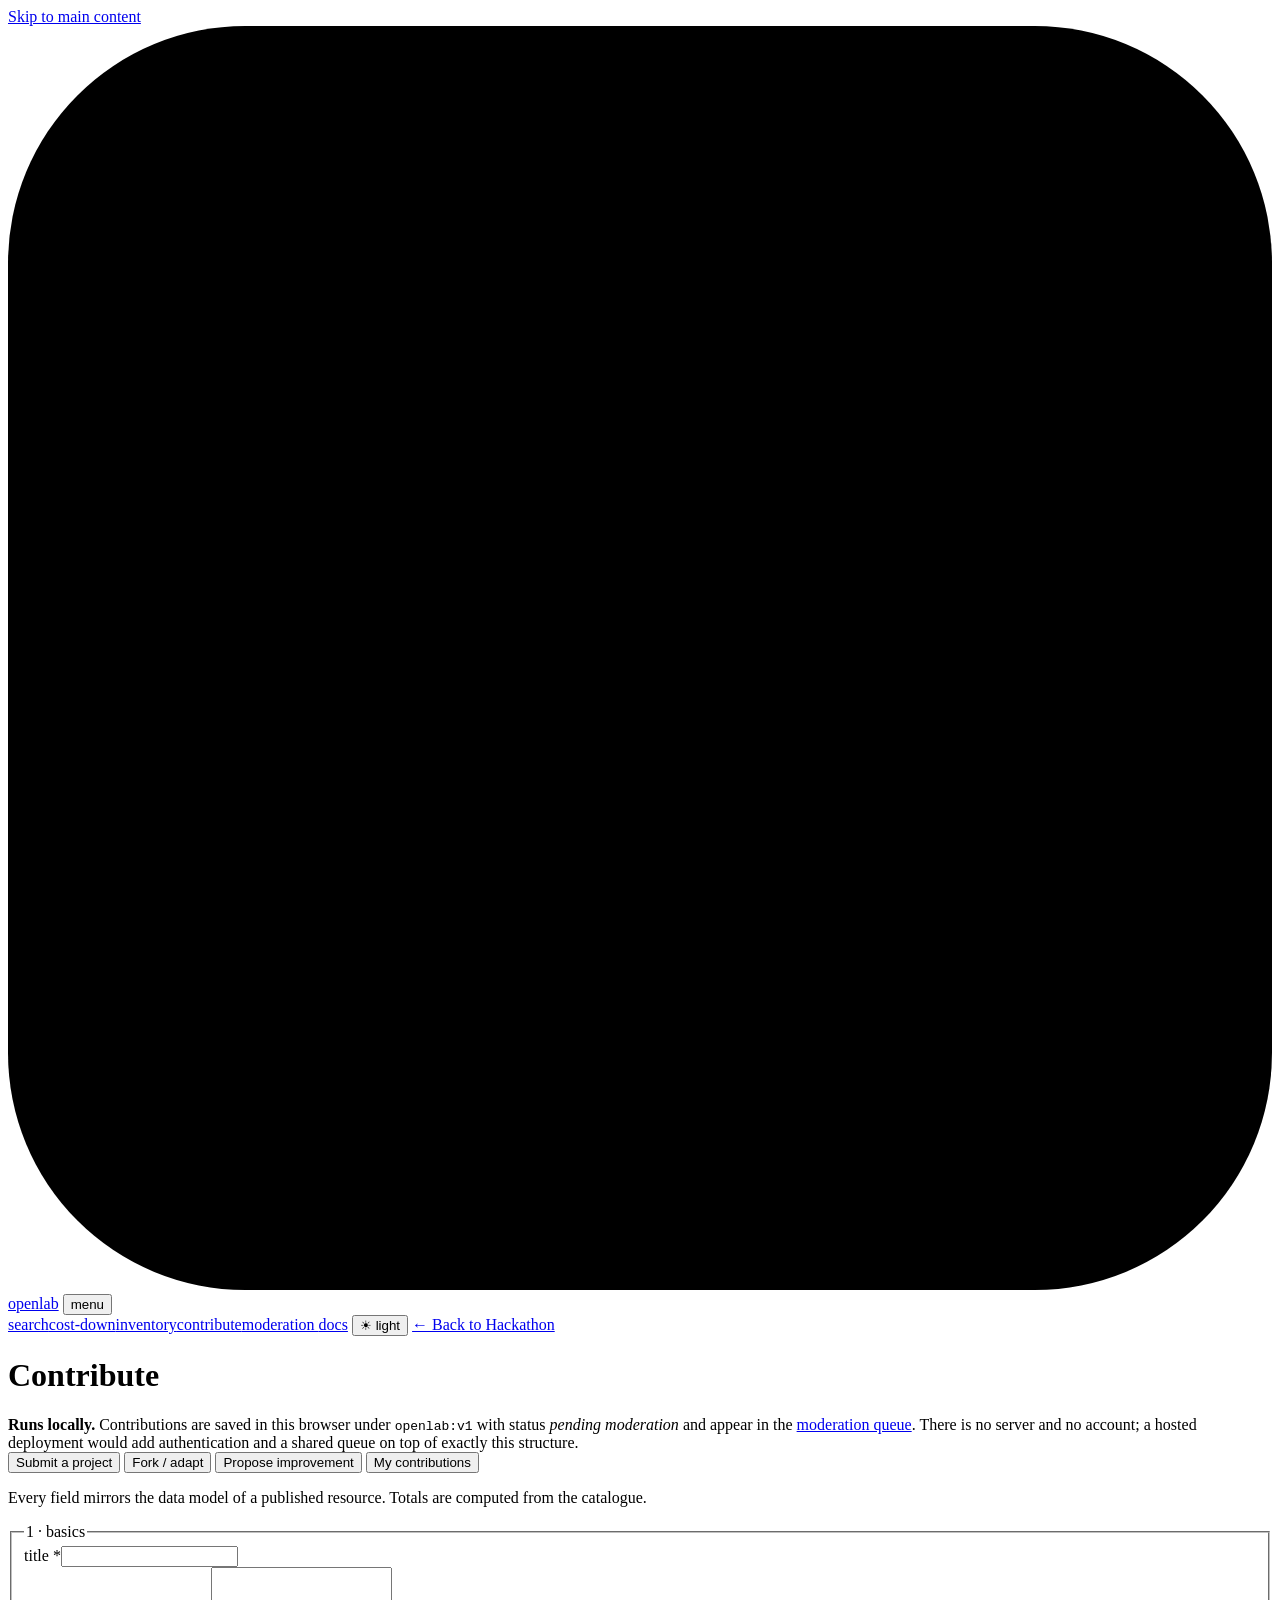
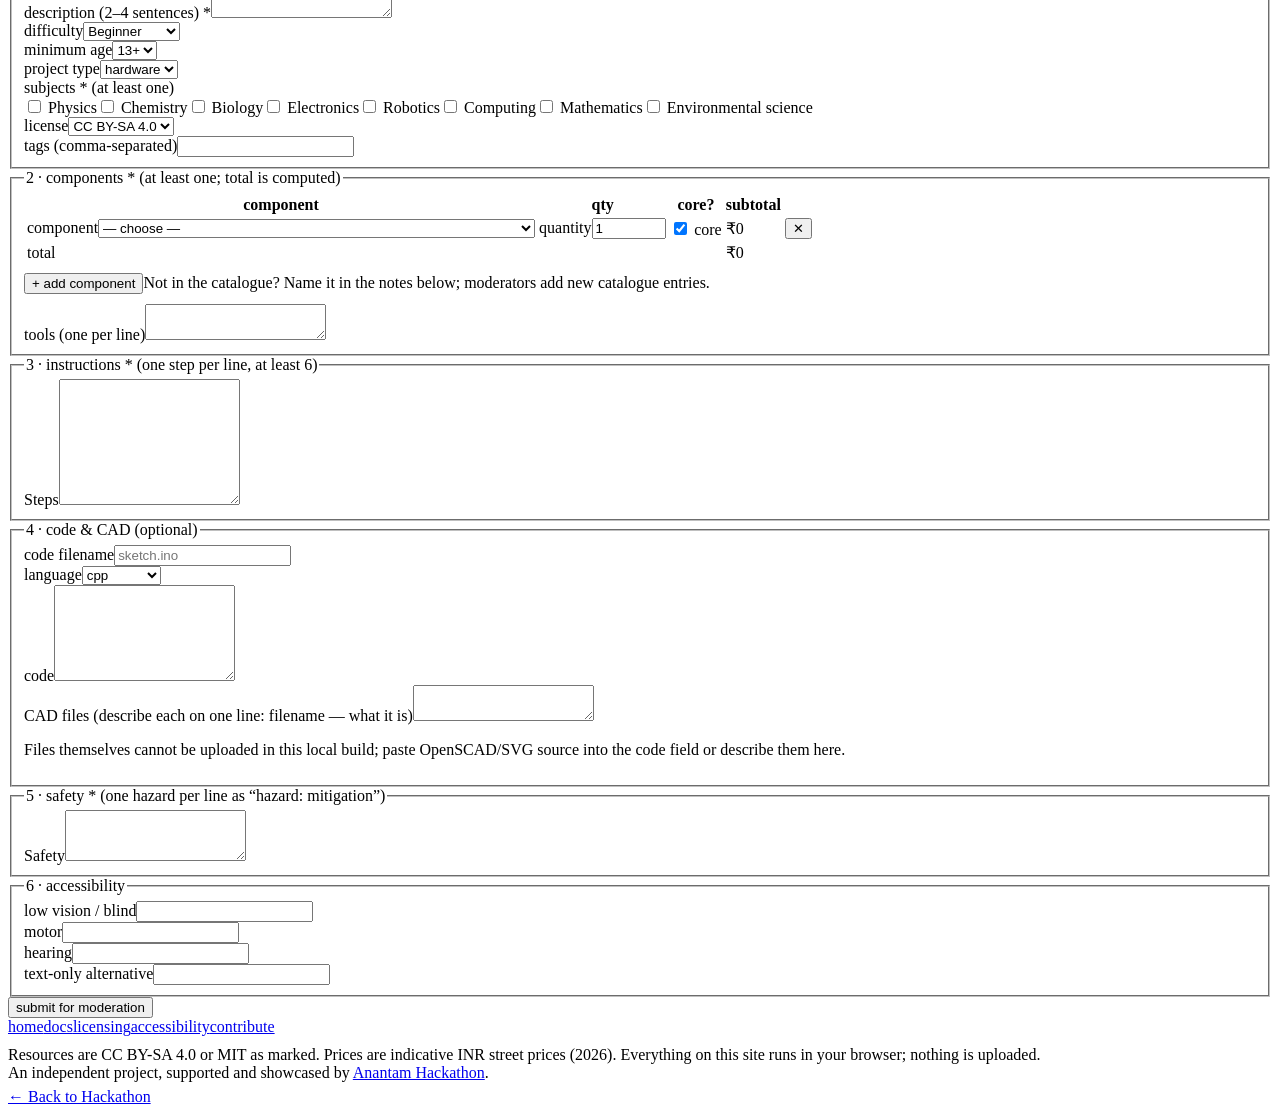
==== contribute/index.html @ 016ac827 "Add Anantam Hackathon hub and five showcase projects Replace the concluded 2026 hackathon page with " ====
<!DOCTYPE html>
<html lang="en">
<head>
<meta charset="utf-8">
<meta name="viewport" content="width=device-width, initial-scale=1">
<title>Contribute — OPENLAB</title>
<meta name="description" content="Submit a new STEM project, fork and adapt an existing one, or propose improvements. Contributions are stored locally and queued for moderation.">
<link rel="canonical" href="https://anantamracing.com/hackathon/openlab/contribute/">
<meta name="theme-color" content="#f6f8fa">
<meta property="og:title" content="Contribute — OPENLAB">
<meta property="og:description" content="Submit, fork or improve open STEM projects.">
<link rel="icon" type="image/svg+xml" href="/hackathon/openlab/favicon.svg">
<link rel="preconnect" href="https://fonts.googleapis.com">
<link rel="preconnect" href="https://fonts.gstatic.com" crossorigin>
<link href="https://fonts.googleapis.com/css2?family=IBM+Plex+Mono:wght@400;500;600&family=IBM+Plex+Sans:wght@400;500;600&display=swap" rel="stylesheet">
<link rel="stylesheet" href="/hackathon/openlab/openlab.css?v=3">
<script>try{var t=JSON.parse(localStorage.getItem('openlab:v1')||'{}').theme;if(!t)t=matchMedia('(prefers-color-scheme: dark)').matches?'dark':'light';document.documentElement.setAttribute('data-theme',t)}catch(e){}</script>
</head>
<body>
<main id="main" class="wrap page">
  <h1>Contribute</h1>
  <div class="callout"><strong>Runs locally.</strong> Contributions are saved in this browser under <code>openlab:v1</code> with status <em>pending moderation</em> and appear in the <a href="../moderation/">moderation queue</a>. There is no server and no account; a hosted deployment would add authentication and a shared queue on top of exactly this structure.</div>
  <div class="tabs" role="tablist" aria-label="Contribution type" id="mode-tabs">
    <button role="tab" id="tab-new" aria-controls="panel-new" aria-selected="true">Submit a project</button>
    <button role="tab" id="tab-fork" aria-controls="panel-fork" aria-selected="false" tabindex="-1">Fork / adapt</button>
    <button role="tab" id="tab-improve" aria-controls="panel-improve" aria-selected="false" tabindex="-1">Propose improvement</button>
    <button role="tab" id="tab-mine" aria-controls="panel-mine" aria-selected="false" tabindex="-1">My contributions</button>
  </div>
  <div role="tabpanel" id="panel-new" aria-labelledby="tab-new"></div>
  <div role="tabpanel" id="panel-fork" aria-labelledby="tab-fork" hidden></div>
  <div role="tabpanel" id="panel-improve" aria-labelledby="tab-improve" hidden></div>
  <div role="tabpanel" id="panel-mine" aria-labelledby="tab-mine" hidden></div>
</main>
<script type="module" src="../js/pages/contribute.js"></script>
</body>
</html>
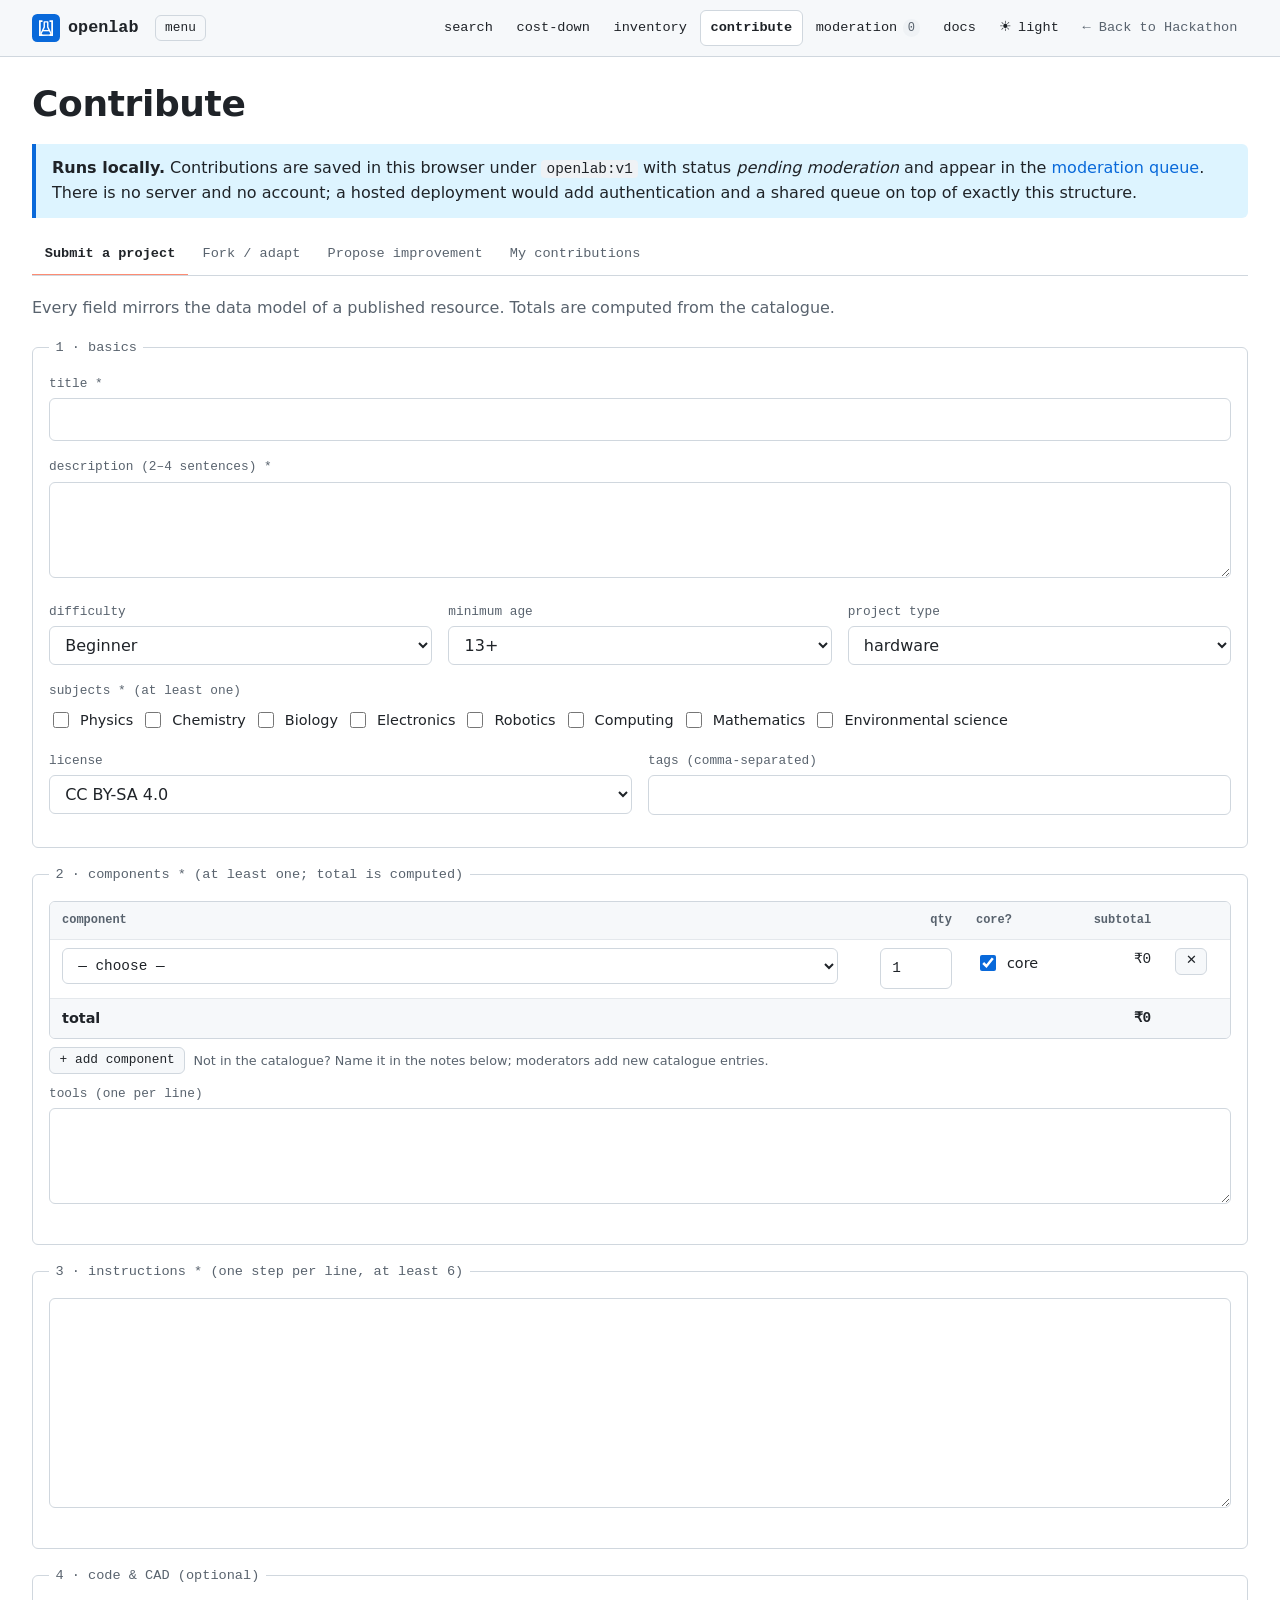
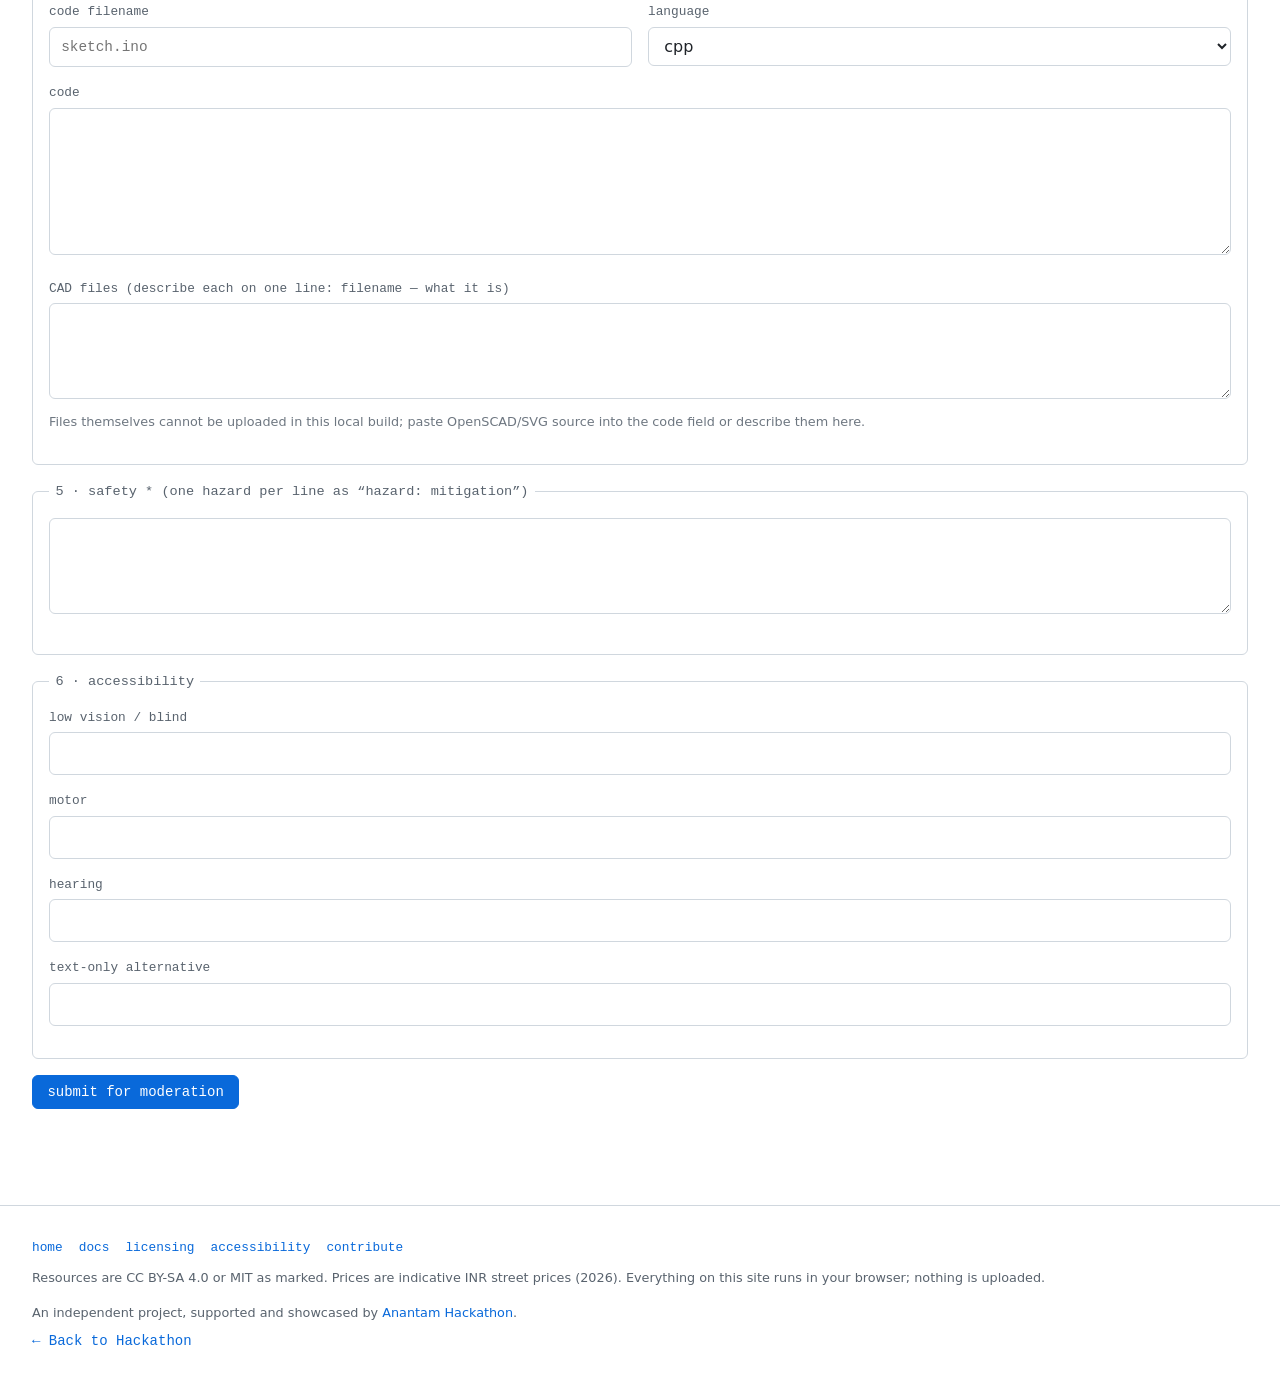
==== commit b030dc1d: "Add a README and an MIT licence; make the app root-agnostic A bare clone rendered unstyled with a br" ====
--- a/contribute/index.html
+++ b/contribute/index.html
@@ -9,11 +9,11 @@
 <meta name="theme-color" content="#f6f8fa">
 <meta property="og:title" content="Contribute — OPENLAB">
 <meta property="og:description" content="Submit, fork or improve open STEM projects.">
-<link rel="icon" type="image/svg+xml" href="/hackathon/openlab/favicon.svg">
+<link rel="icon" type="image/svg+xml" href="../favicon.svg">
 <link rel="preconnect" href="https://fonts.googleapis.com">
 <link rel="preconnect" href="https://fonts.gstatic.com" crossorigin>
 <link href="https://fonts.googleapis.com/css2?family=IBM+Plex+Mono:wght@400;500;600&family=IBM+Plex+Sans:wght@400;500;600&display=swap" rel="stylesheet">
-<link rel="stylesheet" href="/hackathon/openlab/openlab.css?v=3">
+<link rel="stylesheet" href="../openlab.css?v=3">
 <script>try{var t=JSON.parse(localStorage.getItem('openlab:v1')||'{}').theme;if(!t)t=matchMedia('(prefers-color-scheme: dark)').matches?'dark':'light';document.documentElement.setAttribute('data-theme',t)}catch(e){}</script>
 </head>
 <body>
--- a/openlab.css
+++ b/openlab.css
@@ -0,0 +1,341 @@
+/* ==========================================================================
+   OPENLAB — design system
+   Open-source platform aesthetic: monospace chrome, sans prose, repo pages,
+   docs sidebars. Light (default, GitHub-like) + dark theme. Contrast-checked.
+   ========================================================================== */
+
+:root {
+  color-scheme: light;
+  --bg: #ffffff;
+  --bg-subtle: #f6f8fa;
+  --bg-inset: #eff2f5;
+  --bg-overlay: #ffffff;
+  --border: #d0d7de;
+  --border-muted: #e4e8ec;
+  --fg: #1f2328;
+  --fg-muted: #59636e;      /* 5.7:1 on white */
+  --fg-subtle: #6e7781;     /* 4.6:1 on white */
+  --accent: #0969da;        /* 4.9:1 on white */
+  --accent-fg: #ffffff;
+  --accent-subtle: #ddf4ff;
+  --accent-muted: #54aeff66;
+  --success: #1a7f37;
+  --success-subtle: #dafbe1;
+  --attention: #9a6700;
+  --attention-subtle: #fff8c5;
+  --danger: #cf222e;
+  --danger-subtle: #ffebe9;
+  --done: #8250df;
+  --done-subtle: #fbefff;
+  --code-bg: #f6f8fa;
+  --code-line: #6e7781;
+  --shadow: 0 1px 0 rgba(31,35,40,.04), 0 8px 24px rgba(140,149,159,.2);
+  --radius: 6px;
+  --radius-lg: 10px;
+  --font-mono: 'IBM Plex Mono', ui-monospace, SFMono-Regular, Menlo, Consolas, monospace;
+  --font-sans: 'IBM Plex Sans', system-ui, -apple-system, 'Segoe UI', Roboto, sans-serif;
+  --wrap: 1280px;
+  --gutter: clamp(16px, 3vw, 32px);
+  --dur: .18s;
+}
+:root[data-theme="dark"] {
+  color-scheme: dark;
+  --bg: #0d1117;
+  --bg-subtle: #161b22;
+  --bg-inset: #010409;
+  --bg-overlay: #161b22;
+  --border: #30363d;
+  --border-muted: #21262d;
+  --fg: #e6edf3;
+  --fg-muted: #9aa4ae;      /* 7.4:1 on #0d1117 */
+  --fg-subtle: #8b949e;     /* 6.2:1 */
+  --accent: #4493f8;        /* 6.1:1 */
+  --accent-fg: #0d1117;
+  --accent-subtle: #121d2f;
+  --accent-muted: #388bfd66;
+  --success: #3fb950;
+  --success-subtle: #12261e;
+  --attention: #d29922;
+  --attention-subtle: #272115;
+  --danger: #f85149;
+  --danger-subtle: #2d1214;
+  --done: #a371f7;
+  --done-subtle: #221a2f;
+  --code-bg: #161b22;
+  --code-line: #6e7681;
+  --shadow: 0 0 0 1px #30363d, 0 8px 24px rgba(1,4,9,.6);
+}
+
+*, *::before, *::after { box-sizing: border-box; }
+html { -webkit-text-size-adjust: 100%; scroll-behavior: smooth; }
+body {
+  margin: 0; background: var(--bg); color: var(--fg);
+  font-family: var(--font-sans); font-size: 1rem; line-height: 1.55;
+  -webkit-font-smoothing: antialiased;
+}
+img, svg, video { max-width: 100%; height: auto; }
+a { color: var(--accent); text-decoration: none; }
+a:hover { text-decoration: underline; }
+:focus-visible { outline: 2px solid var(--accent); outline-offset: 2px; border-radius: 3px; }
+button, input, select, textarea { font: inherit; color: inherit; }
+h1, h2, h3, h4 { line-height: 1.25; margin: 0 0 .5em; font-weight: 600; letter-spacing: -.01em; }
+h1 { font-size: clamp(1.6rem, 3.2vw, 2.25rem); }
+h2 { font-size: clamp(1.25rem, 2.2vw, 1.5rem); }
+h3 { font-size: 1.1rem; }
+h4 { font-size: 1rem; }
+p { margin: 0 0 1em; }
+ul, ol { padding-left: 1.4em; margin: 0 0 1em; }
+li { margin-bottom: .3em; }
+hr { border: 0; border-top: 1px solid var(--border); margin: 1.5rem 0; }
+code, kbd, pre, .mono { font-family: var(--font-mono); }
+code { font-size: .9em; background: var(--bg-inset); padding: .1em .35em; border-radius: 4px; }
+pre code { background: none; padding: 0; }
+.muted { color: var(--fg-muted); }
+.subtle { color: var(--fg-subtle); }
+.small { font-size: .875rem; }
+.xs { font-size: .8rem; }
+.visually-hidden { position: absolute !important; width: 1px; height: 1px; padding: 0; margin: -1px; overflow: hidden; clip: rect(0,0,0,0); white-space: nowrap; border: 0; }
+.skip-link { position: absolute; left: 8px; top: -60px; z-index: 1000; background: var(--accent); color: var(--accent-fg); padding: 8px 14px; border-radius: var(--radius); font-family: var(--font-mono); }
+.skip-link:focus { top: 8px; }
+@media (prefers-reduced-motion: reduce) {
+  *, *::before, *::after { animation-duration: .001ms !important; transition-duration: .001ms !important; scroll-behavior: auto !important; }
+}
+
+/* ---------- Layout ---------- */
+.wrap { max-width: var(--wrap); margin: 0 auto; padding: 0 var(--gutter); }
+.wrap-narrow { max-width: 900px; }
+main { display: block; }
+.page { padding-top: 1.5rem; padding-bottom: 3rem; }
+.grid-2 { display: grid; grid-template-columns: repeat(auto-fit, minmax(280px, 1fr)); gap: 1rem; }
+.grid-3 { display: grid; grid-template-columns: repeat(auto-fit, minmax(240px, 1fr)); gap: 1rem; }
+.layout-sidebar { display: grid; grid-template-columns: minmax(0, 1fr) 300px; gap: 2rem; align-items: start; }
+.layout-sidebar-left { display: grid; grid-template-columns: 260px minmax(0, 1fr); gap: 2rem; align-items: start; }
+@media (max-width: 900px) {
+  .layout-sidebar, .layout-sidebar-left { grid-template-columns: minmax(0, 1fr) !important; }
+}
+.layout-sidebar > *, .layout-sidebar-left > *, .grid-2 > *, .grid-3 > *, .entry-grid > *, .cd-summary > * { min-width: 0; }
+.stack > * + * { margin-top: 1rem; }
+.row { display: flex; flex-wrap: wrap; gap: .5rem; align-items: center; }
+.row-between { display: flex; flex-wrap: wrap; gap: .5rem; align-items: center; justify-content: space-between; }
+
+/* ---------- Header ---------- */
+.site-header { background: var(--bg-subtle); border-bottom: 1px solid var(--border); position: sticky; top: 0; z-index: 50; }
+.site-header .wrap { display: flex; align-items: center; gap: 1rem; min-height: 56px; flex-wrap: wrap; padding-top: .4rem; padding-bottom: .4rem; }
+.brand { display: inline-flex; align-items: center; gap: .5rem; color: var(--fg); font-family: var(--font-mono); font-weight: 600; font-size: 1.05rem; text-decoration: none; }
+.brand:hover { text-decoration: none; color: var(--accent); }
+.brand svg { width: 28px; height: 28px; }
+.site-nav { display: flex; gap: .15rem; flex-wrap: wrap; align-items: center; margin-left: auto; }
+.site-nav a, .site-nav button { font-family: var(--font-mono); font-size: .85rem; color: var(--fg); padding: .4rem .6rem; border-radius: var(--radius); text-decoration: none; background: none; border: 1px solid transparent; cursor: pointer; display: inline-flex; align-items: center; gap: .35rem; }
+.site-nav a:hover, .site-nav button:hover { background: var(--bg-inset); text-decoration: none; }
+.site-nav a[aria-current="page"] { border-color: var(--border); background: var(--bg); font-weight: 600; }
+.site-nav .back-hub { color: var(--fg-muted); }
+.nav-toggle { display: none; }
+@media (max-width: 800px) {
+  .nav-toggle { display: inline-flex; margin-left: auto; }
+  .site-nav { display: none; width: 100%; flex-direction: column; align-items: stretch; margin-left: 0; padding-bottom: .5rem; }
+  .site-nav.open { display: flex; }
+  .site-nav a, .site-nav button { width: 100%; justify-content: flex-start; }
+}
+
+/* ---------- Footer ---------- */
+.site-footer { border-top: 1px solid var(--border); margin-top: 3rem; padding: 2rem 0; color: var(--fg-muted); font-size: .875rem; }
+.site-footer .wrap { display: flex; flex-wrap: wrap; gap: 1rem 2rem; justify-content: space-between; align-items: center; }
+.site-footer .foot-links { display: flex; flex-wrap: wrap; gap: 1rem; font-family: var(--font-mono); font-size: .8rem; }
+.site-footer .quiet { font-size: .8rem; }
+
+/* ---------- Buttons & inputs ---------- */
+.btn { display: inline-flex; align-items: center; justify-content: center; gap: .4rem; padding: .45rem .9rem; border-radius: var(--radius); border: 1px solid var(--border); background: var(--bg-subtle); color: var(--fg); font-family: var(--font-mono); font-size: .875rem; cursor: pointer; text-decoration: none; line-height: 1.3; white-space: nowrap; transition: background var(--dur), border-color var(--dur); }
+.btn:hover { background: var(--bg-inset); text-decoration: none; border-color: var(--fg-subtle); }
+.btn:disabled { opacity: .5; cursor: not-allowed; }
+.btn-primary { background: var(--accent); color: var(--accent-fg); border-color: var(--accent); }
+.btn-primary:hover { background: var(--accent); filter: brightness(1.08); border-color: var(--accent); }
+.btn-success { background: var(--success); color: #fff; border-color: var(--success); }
+.btn-success:hover { background: var(--success); filter: brightness(1.08); }
+.btn-danger { color: var(--danger); }
+.btn-danger:hover { background: var(--danger-subtle); border-color: var(--danger); }
+.btn-sm { padding: .25rem .6rem; font-size: .8rem; }
+.btn-block { width: 100%; }
+.btn-group { display: inline-flex; }
+.btn-group .btn { border-radius: 0; margin-left: -1px; }
+.btn-group .btn:first-child { border-radius: var(--radius) 0 0 var(--radius); margin-left: 0; }
+.btn-group .btn:last-child { border-radius: 0 var(--radius) var(--radius) 0; }
+.btn[aria-pressed="true"] { background: var(--accent-subtle); border-color: var(--accent); color: var(--fg); font-weight: 600; }
+.input, textarea.input, select.input { width: 100%; padding: .5rem .7rem; border: 1px solid var(--border); border-radius: var(--radius); background: var(--bg); color: var(--fg); font-family: var(--font-sans); font-size: 1rem; }
+.input.mono { font-family: var(--font-mono); font-size: .9rem; }
+.input:focus { border-color: var(--accent); outline: 2px solid var(--accent-muted); outline-offset: 0; }
+textarea.input { min-height: 6rem; resize: vertical; line-height: 1.5; }
+label.lbl, .lbl { display: block; font-family: var(--font-mono); font-size: .8rem; color: var(--fg-muted); margin-bottom: .3rem; }
+.field { margin-bottom: 1rem; }
+.field .hint { font-size: .8rem; color: var(--fg-subtle); margin-top: .3rem; }
+.field .error { font-size: .8rem; color: var(--danger); margin-top: .3rem; }
+.field.invalid .input { border-color: var(--danger); }
+fieldset { border: 1px solid var(--border); border-radius: var(--radius); padding: 1rem; margin: 0 0 1rem; min-width: 0; }
+legend { font-family: var(--font-mono); font-size: .85rem; padding: 0 .4rem; color: var(--fg-muted); }
+input[type="range"] { width: 100%; accent-color: var(--accent); }
+input[type="checkbox"], input[type="radio"] { accent-color: var(--accent); width: 1rem; height: 1rem; }
+.check { display: flex; align-items: center; gap: .5rem; font-size: .9rem; padding: .2rem 0; cursor: pointer; }
+.input-prefix { display: flex; align-items: stretch; }
+.input-prefix > span { display: inline-flex; align-items: center; padding: 0 .6rem; border: 1px solid var(--border); border-right: 0; border-radius: var(--radius) 0 0 var(--radius); background: var(--bg-subtle); font-family: var(--font-mono); color: var(--fg-muted); }
+.input-prefix .input { border-radius: 0 var(--radius) var(--radius) 0; }
+.search-box { display: flex; gap: .5rem; }
+.search-box .input { font-family: var(--font-mono); }
+
+/* ---------- Chips, labels, badges ---------- */
+.chip { display: inline-flex; align-items: center; gap: .3rem; padding: .1rem .55rem; border-radius: 999px; border: 1px solid var(--border); font-family: var(--font-mono); font-size: .75rem; line-height: 1.6; color: var(--fg-muted); background: var(--bg-subtle); white-space: nowrap; }
+.chip-accent { color: var(--accent); border-color: var(--accent-muted); background: var(--accent-subtle); }
+.chip-success { color: var(--success); border-color: var(--success); background: var(--success-subtle); }
+.chip-attention { color: var(--attention); border-color: var(--attention); background: var(--attention-subtle); }
+.chip-danger { color: var(--danger); border-color: var(--danger); background: var(--danger-subtle); }
+.chip-done { color: var(--done); border-color: var(--done); background: var(--done-subtle); }
+.chip-btn { cursor: pointer; }
+.chip-btn[aria-pressed="true"] { color: var(--accent); border-color: var(--accent); background: var(--accent-subtle); font-weight: 600; }
+.dot { display: inline-block; width: .6rem; height: .6rem; border-radius: 50%; background: var(--fg-subtle); }
+.dot-physics { background: #8250df; } .dot-chemistry { background: #bf3989; } .dot-biology { background: #1a7f37; }
+.dot-electronics { background: #0969da; } .dot-robotics { background: #cf222e; } .dot-computing { background: #6e7781; }
+.dot-mathematics { background: #9a6700; } .dot-environmental { background: #0e8a8a; }
+.counter { display: inline-block; min-width: 1.4em; padding: 0 .4em; border-radius: 999px; background: var(--bg-inset); font-family: var(--font-mono); font-size: .75rem; text-align: center; color: var(--fg-muted); }
+
+/* ---------- Boxes / cards ---------- */
+.box { border: 1px solid var(--border); border-radius: var(--radius); background: var(--bg); }
+.box-header { padding: .6rem 1rem; border-bottom: 1px solid var(--border); background: var(--bg-subtle); font-family: var(--font-mono); font-size: .85rem; display: flex; align-items: center; justify-content: space-between; gap: .5rem; flex-wrap: wrap; border-radius: var(--radius) var(--radius) 0 0; }
+.box-body { padding: 1rem; }
+.box-row { padding: .75rem 1rem; border-top: 1px solid var(--border-muted); }
+.box-row:first-child { border-top: 0; }
+.card { border: 1px solid var(--border); border-radius: var(--radius); background: var(--bg); padding: 1rem; }
+.card h3 { margin-top: 0; }
+.callout { border-left: 4px solid var(--accent); background: var(--accent-subtle); padding: .75rem 1rem; border-radius: 0 var(--radius) var(--radius) 0; margin-bottom: 1rem; }
+.callout-warn { border-left-color: var(--attention); background: var(--attention-subtle); }
+.callout-danger { border-left-color: var(--danger); background: var(--danger-subtle); }
+.callout-success { border-left-color: var(--success); background: var(--success-subtle); }
+.callout p:last-child { margin-bottom: 0; }
+.meta-block { font-family: var(--font-mono); font-size: .8rem; border: 1px solid var(--border); border-radius: var(--radius); background: var(--bg-subtle); }
+.meta-block dl { margin: 0; display: grid; grid-template-columns: max-content 1fr; }
+.meta-block dt { padding: .4rem .75rem; color: var(--fg-muted); border-top: 1px solid var(--border-muted); }
+.meta-block dd { padding: .4rem .75rem; margin: 0; border-top: 1px solid var(--border-muted); word-break: break-word; }
+.meta-block dt:first-of-type, .meta-block dd:first-of-type { border-top: 0; }
+.stat { font-family: var(--font-mono); }
+.stat .stat-n { font-size: 1.6rem; font-weight: 600; display: block; line-height: 1.1; }
+.stat .stat-l { font-size: .75rem; color: var(--fg-muted); }
+
+/* ---------- Tables ---------- */
+.table-wrap { overflow-x: auto; border: 1px solid var(--border); border-radius: var(--radius); }
+table.tbl { width: 100%; border-collapse: collapse; font-size: .9rem; }
+.tbl th, .tbl td { padding: .55rem .75rem; text-align: left; border-top: 1px solid var(--border-muted); vertical-align: top; }
+.tbl thead th { border-top: 0; background: var(--bg-subtle); font-family: var(--font-mono); font-size: .75rem; font-weight: 600; color: var(--fg-muted); }
+.tbl td.num, .tbl th.num { text-align: right; font-family: var(--font-mono); white-space: nowrap; }
+.tbl tfoot td { font-weight: 600; background: var(--bg-subtle); }
+.tbl .core-tag { font-family: var(--font-mono); font-size: .7rem; }
+
+/* ---------- Tabs ---------- */
+.tabs { display: flex; gap: .1rem; border-bottom: 1px solid var(--border); overflow-x: auto; scrollbar-width: thin; }
+.tabs [role="tab"] { background: none; border: 0; border-bottom: 2px solid transparent; padding: .6rem .8rem; font-family: var(--font-mono); font-size: .85rem; color: var(--fg-muted); cursor: pointer; white-space: nowrap; display: inline-flex; gap: .4rem; align-items: center; margin-bottom: -1px; }
+.tabs [role="tab"]:hover { color: var(--fg); background: var(--bg-subtle); border-radius: var(--radius) var(--radius) 0 0; }
+.tabs [role="tab"][aria-selected="true"] { color: var(--fg); border-bottom-color: #fd8c73; font-weight: 600; }
+[role="tabpanel"] { padding-top: 1.25rem; }
+[role="tabpanel"][hidden] { display: none; }
+
+/* ---------- Repo rows (search results) ---------- */
+.repo-list { border: 1px solid var(--border); border-radius: var(--radius); }
+.repo-row { padding: .9rem 1rem; border-top: 1px solid var(--border-muted); display: grid; grid-template-columns: minmax(0, 1fr) auto; gap: .5rem 1.5rem; }
+.repo-row:first-child { border-top: 0; }
+.repo-row h3 { margin: 0 0 .2rem; font-size: 1.05rem; }
+.repo-row h3 a { font-family: var(--font-mono); }
+.repo-row p { margin: 0 0 .5rem; color: var(--fg-muted); font-size: .92rem; }
+.repo-row .meta { display: flex; flex-wrap: wrap; gap: .4rem; align-items: center; font-family: var(--font-mono); font-size: .75rem; color: var(--fg-muted); }
+.repo-row .cost { font-family: var(--font-mono); font-weight: 600; text-align: right; white-space: nowrap; }
+.repo-row .cost small { display: block; font-weight: 400; color: var(--fg-muted); }
+.repo-row mark { background: var(--attention-subtle); color: inherit; border-radius: 2px; padding: 0 .1em; }
+@media (max-width: 600px) { .repo-row { grid-template-columns: 1fr; } .repo-row .cost { text-align: left; } }
+
+/* ---------- Code blocks ---------- */
+.codeblock { border: 1px solid var(--border); border-radius: var(--radius); background: var(--code-bg); margin: 0 0 1.25rem; overflow: hidden; }
+.codeblock .cb-head { display: flex; justify-content: space-between; align-items: center; gap: .5rem; padding: .4rem .75rem; border-bottom: 1px solid var(--border); font-family: var(--font-mono); font-size: .78rem; color: var(--fg-muted); flex-wrap: wrap; }
+.codeblock .cb-head .actions { display: flex; gap: .3rem; }
+.codeblock pre { margin: 0; overflow-x: auto; padding: .75rem 0; font-size: .82rem; line-height: 1.55; tab-size: 4; }
+.codeblock .ln { display: grid; grid-template-columns: 3.2em 1fr; }
+.codeblock .ln > span:first-child { text-align: right; padding-right: 1em; color: var(--code-line); user-select: none; }
+.codeblock .ln > span:last-child { padding-right: 1rem; white-space: pre; }
+.codeblock .ln:hover { background: var(--bg-inset); }
+
+/* ---------- Docs sidebar tree ---------- */
+.doc-tree { font-family: var(--font-mono); font-size: .85rem; position: sticky; top: 72px; }
+.doc-tree ul { list-style: none; padding: 0; margin: 0; }
+.doc-tree li { margin: 0; }
+.doc-tree a { display: block; padding: .3rem .6rem; color: var(--fg); border-left: 2px solid transparent; border-radius: 0 var(--radius) var(--radius) 0; }
+.doc-tree a:hover { background: var(--bg-subtle); text-decoration: none; }
+.doc-tree a[aria-current="true"], .doc-tree a.active { border-left-color: var(--accent); color: var(--accent); background: var(--accent-subtle); }
+.doc-tree .tree-group { color: var(--fg-muted); font-size: .72rem; text-transform: uppercase; letter-spacing: .08em; padding: .8rem .6rem .2rem; }
+.doc-tree ul ul a { padding-left: 1.4rem; }
+.doc-tree ul ul a::before { content: '└ '; color: var(--fg-subtle); }
+.prose { max-width: 76ch; }
+.prose h2 { padding-bottom: .3em; border-bottom: 1px solid var(--border); margin-top: 2rem; }
+.prose h3 { margin-top: 1.5rem; }
+.prose table { font-size: .9rem; }
+
+/* ---------- Activity feed / timeline ---------- */
+.timeline { list-style: none; padding: 0; margin: 0; border-left: 2px solid var(--border); margin-left: .6rem; }
+.timeline li { position: relative; padding: .3rem 0 .8rem 1.25rem; font-size: .9rem; }
+.timeline li::before { content: ''; position: absolute; left: -7px; top: .7rem; width: 12px; height: 12px; border-radius: 50%; background: var(--bg); border: 2px solid var(--fg-subtle); }
+.timeline li.ev-rating::before { border-color: var(--attention); }
+.timeline li.ev-issue::before { border-color: var(--danger); }
+.timeline li.ev-fork::before, .timeline li.ev-contribution::before { border-color: var(--success); }
+.timeline li.ev-improvement::before, .timeline li.ev-moderation::before { border-color: var(--done); }
+.timeline .when { font-family: var(--font-mono); font-size: .72rem; color: var(--fg-subtle); }
+.commit-list { list-style: none; padding: 0; margin: 0; border: 1px solid var(--border); border-radius: var(--radius); }
+.commit-list li { display: grid; grid-template-columns: auto minmax(0, 1fr) auto; gap: .75rem; padding: .6rem .9rem; border-top: 1px solid var(--border-muted); align-items: baseline; font-size: .9rem; }
+.commit-list li:first-child { border-top: 0; }
+.commit-list .sha { font-family: var(--font-mono); color: var(--accent); font-size: .8rem; }
+.commit-list .ver { font-family: var(--font-mono); font-size: .75rem; color: var(--fg-muted); white-space: nowrap; }
+
+/* ---------- Stars ---------- */
+.stars { font-family: var(--font-mono); font-size: .85rem; color: var(--attention); white-space: nowrap; }
+.star-input { display: inline-flex; gap: .15rem; }
+.star-input button { background: none; border: 0; font-size: 1.5rem; line-height: 1; cursor: pointer; color: var(--fg-subtle); padding: .1rem; }
+.star-input button[aria-checked="true"], .star-input button.lit { color: var(--attention); }
+
+/* ---------- Toast & misc ---------- */
+.toast { position: fixed; left: 50%; bottom: 1.25rem; transform: translateX(-50%); background: var(--fg); color: var(--bg); padding: .6rem 1rem; border-radius: var(--radius); font-family: var(--font-mono); font-size: .85rem; z-index: 200; box-shadow: var(--shadow); max-width: min(90vw, 480px); }
+.toast[hidden] { display: none; }
+.empty { padding: 2rem 1rem; text-align: center; color: var(--fg-muted); border: 1px dashed var(--border); border-radius: var(--radius); }
+.empty h3 { font-family: var(--font-mono); font-weight: 600; }
+.progress { height: .5rem; background: var(--bg-inset); border-radius: 999px; overflow: hidden; border: 1px solid var(--border-muted); }
+.progress > span { display: block; height: 100%; background: var(--success); }
+.progress.partial > span { background: var(--attention); }
+.kbd { font-family: var(--font-mono); font-size: .75rem; border: 1px solid var(--border); border-bottom-width: 2px; border-radius: 4px; padding: 0 .35em; background: var(--bg-subtle); }
+details.disc { border: 1px solid var(--border); border-radius: var(--radius); padding: 0; margin-bottom: .5rem; }
+details.disc summary { cursor: pointer; padding: .6rem .9rem; font-family: var(--font-mono); font-size: .85rem; }
+details.disc summary:hover { background: var(--bg-subtle); }
+details.disc > div { padding: 0 .9rem .9rem; }
+.diff-line { font-family: var(--font-mono); font-size: .82rem; padding: .15rem .6rem; white-space: pre-wrap; word-break: break-word; }
+.diff-del { background: var(--danger-subtle); color: var(--danger); }
+.diff-add { background: var(--success-subtle); color: var(--success); }
+.svg-preview { border: 1px solid var(--border); border-radius: var(--radius); background: #fff; padding: .5rem; max-height: 360px; overflow: auto; }
+.svg-preview svg { width: 100%; height: auto; max-height: 340px; }
+.cad-list li { display: grid; grid-template-columns: minmax(0,1fr) auto; gap: .5rem 1rem; align-items: center; }
+
+/* ---------- Landing ---------- */
+.hero { padding: 3rem 0 2rem; border-bottom: 1px solid var(--border); background: linear-gradient(180deg, var(--bg-subtle), var(--bg)); }
+.hero h1 { font-size: clamp(1.9rem, 4.5vw, 3rem); max-width: 22ch; }
+.hero .tagline { font-family: var(--font-mono); color: var(--accent); font-size: .9rem; margin-bottom: .75rem; }
+.hero .lede { font-size: 1.1rem; color: var(--fg-muted); max-width: 60ch; }
+.entry-grid { display: grid; grid-template-columns: repeat(auto-fit, minmax(280px, 1fr)); gap: 1rem; margin-top: 1.5rem; }
+.entry { border: 1px solid var(--border); border-radius: var(--radius-lg); background: var(--bg); padding: 1.1rem; box-shadow: var(--shadow); }
+.entry h2 { font-family: var(--font-mono); font-size: 1rem; display: flex; align-items: center; gap: .5rem; }
+.entry h2 .n { color: var(--accent); }
+.entry p { font-size: .9rem; color: var(--fg-muted); }
+.section { padding: 2.5rem 0 0; }
+.section-head { display: flex; align-items: baseline; justify-content: space-between; gap: 1rem; flex-wrap: wrap; margin-bottom: 1rem; }
+.section-head h2 { margin: 0; }
+.subject-grid { display: grid; grid-template-columns: repeat(auto-fill, minmax(150px, 1fr)); gap: .6rem; }
+.subject-grid a { border: 1px solid var(--border); border-radius: var(--radius); padding: .7rem .8rem; color: var(--fg); font-family: var(--font-mono); font-size: .85rem; display: flex; align-items: center; gap: .5rem; justify-content: space-between; }
+.subject-grid a:hover { border-color: var(--accent); text-decoration: none; background: var(--bg-subtle); }
+.problem-grid { display: grid; grid-template-columns: repeat(auto-fit, minmax(240px, 1fr)); gap: 1rem; }
+
+/* ---------- Cost-down report ---------- */
+.cd-summary { display: grid; grid-template-columns: repeat(auto-fit, minmax(140px, 1fr)); gap: 1rem; }
+.swap-row td .arrow { color: var(--fg-subtle); font-family: var(--font-mono); }
+.impact-bar { display: inline-block; width: 60px; height: 6px; background: var(--bg-inset); border-radius: 3px; vertical-align: middle; overflow: hidden; }
+.impact-bar > span { display: block; height: 100%; background: var(--attention); }
+
+/* ---------- Print ---------- */
+@media print { .site-header, .site-footer, .no-print { display: none !important; } }
